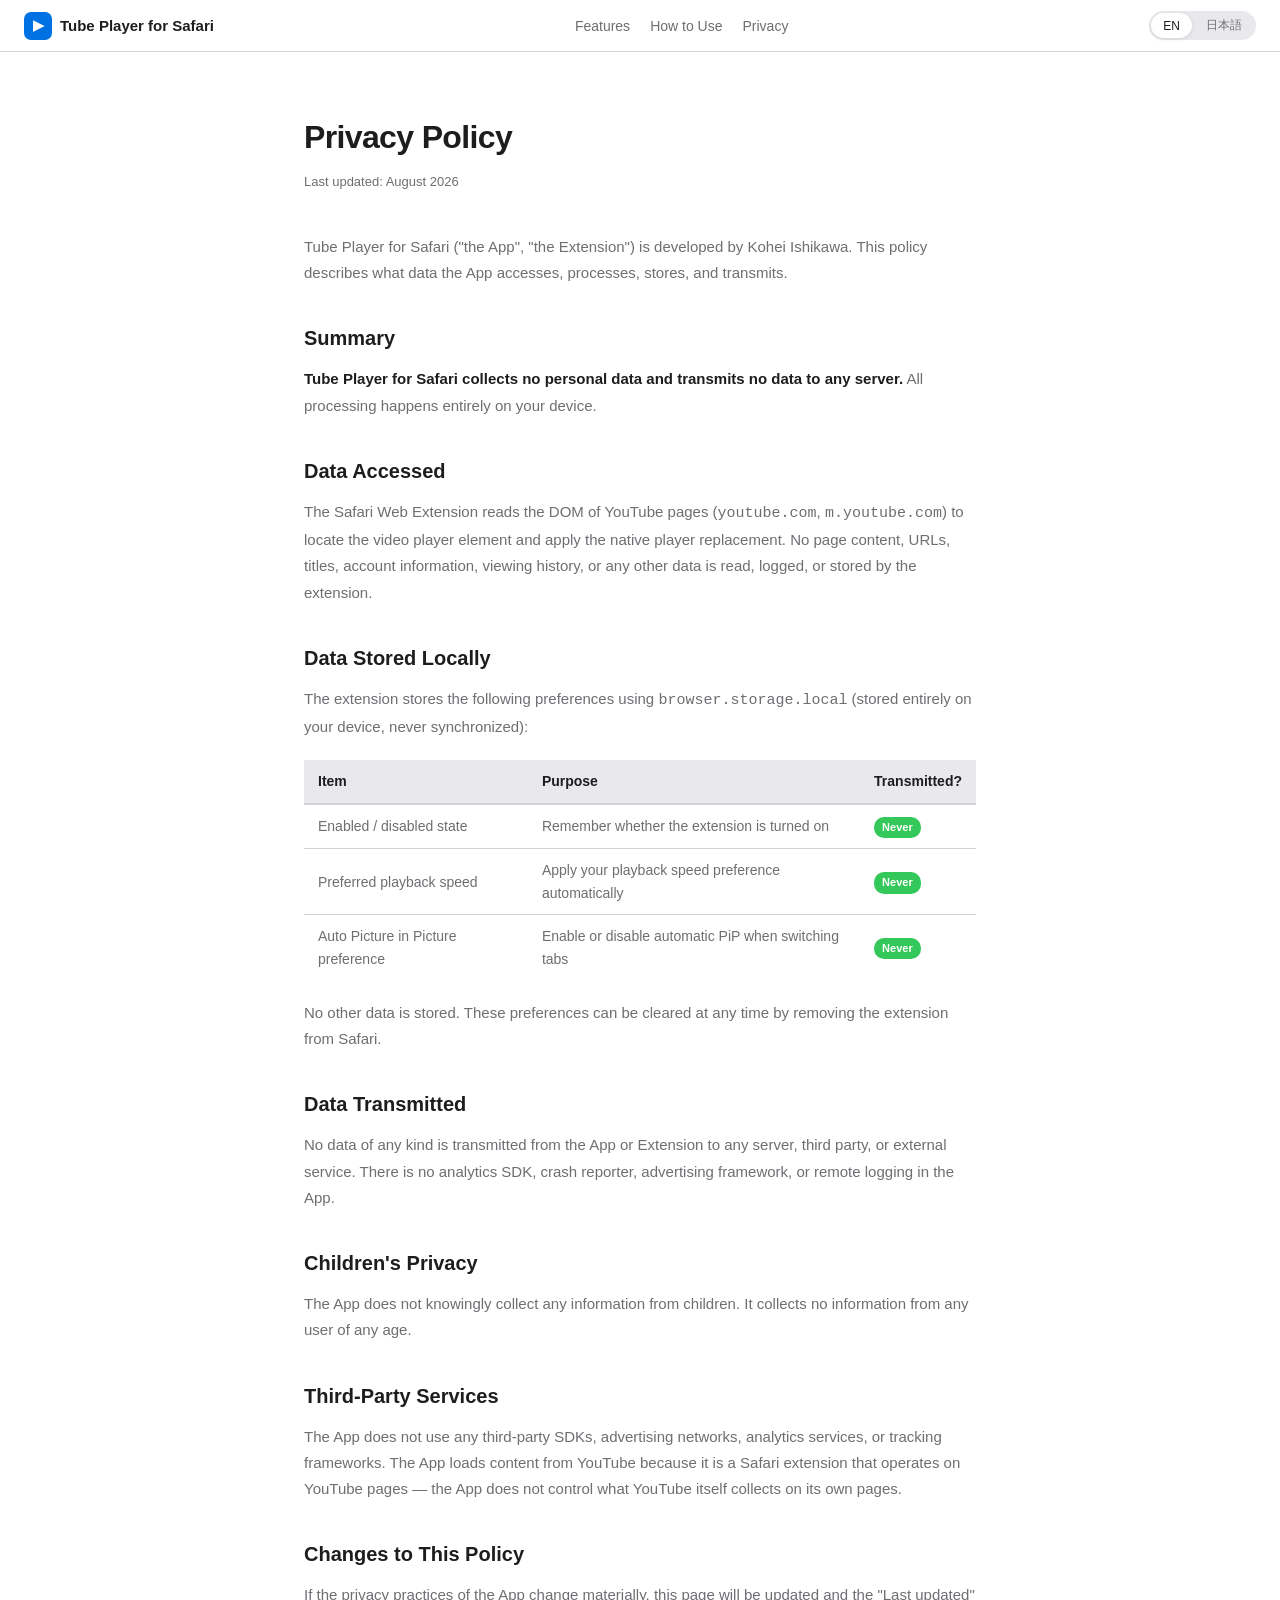
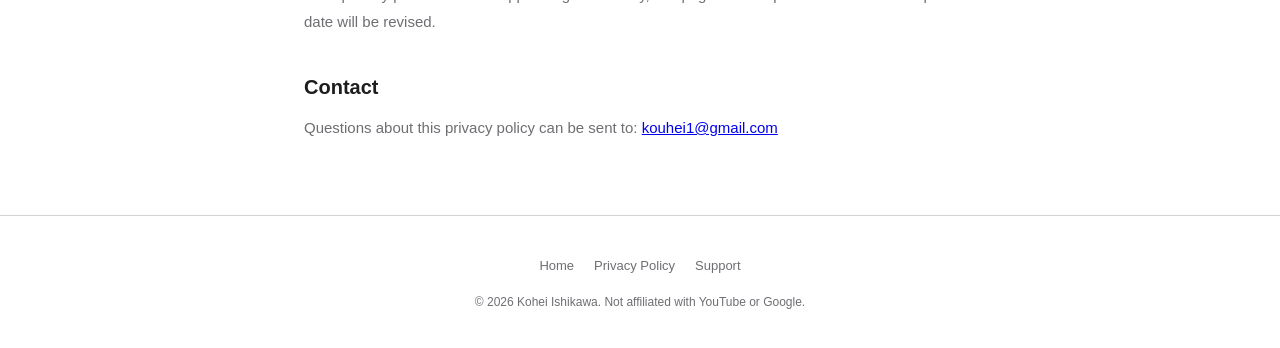
==== privacy.html @ a0680b27 "feat: add public support site with EN/JA language toggle - index.html: landing + support page with f" ====
<!DOCTYPE html>
<html lang="en">
<head>
  <meta charset="UTF-8">
  <meta name="viewport" content="width=device-width, initial-scale=1.0">
  <title>Privacy Policy — Tube Player for Safari</title>
  <meta name="description" content="Privacy policy for Tube Player for Safari. No data collection, no tracking, no analytics.">
  <meta name="theme-color" content="#0071e3">
  <link rel="stylesheet" href="style.css">
  <style>
    [data-lang] { display: none; }
    [data-lang="en"] { display: block; }
    html[lang="ja"] [data-lang="ja"] { display: block; }
    html[lang="ja"] [data-lang="en"] { display: none; }
    span[data-lang] { display: none; }
    span[data-lang="en"] { display: inline; }
    html[lang="ja"] span[data-lang="ja"] { display: inline; }
    html[lang="ja"] span[data-lang="en"] { display: none; }
  </style>
</head>
<body>

<!-- ── Navigation ── -->
<nav>
  <a href="index.html" class="nav-brand">
    <div class="icon">▶</div>
    Tube Player for Safari
  </a>
  <ul class="nav-links">
    <li><a href="index.html#features"><span data-lang="en">Features</span><span data-lang="ja">機能</span></a></li>
    <li><a href="index.html#howto"><span data-lang="en">How to Use</span><span data-lang="ja">使い方</span></a></li>
    <li><a href="privacy.html"><span data-lang="en">Privacy</span><span data-lang="ja">プライバシー</span></a></li>
  </ul>
  <div class="lang-toggle">
    <button class="lang-btn active" onclick="setLang('en')">EN</button>
    <button class="lang-btn" onclick="setLang('ja')">日本語</button>
  </div>
</nav>

<!-- ── English Privacy Policy ── -->
<div data-lang="en" class="prose">
  <h1>Privacy Policy</h1>
  <p class="updated">Last updated: August 2026</p>

  <p>Tube Player for Safari ("the App", "the Extension") is developed by Kohei Ishikawa. This policy describes what data the App accesses, processes, stores, and transmits.</p>

  <h2>Summary</h2>
  <p><strong>Tube Player for Safari collects no personal data and transmits no data to any server.</strong> All processing happens entirely on your device.</p>

  <h2>Data Accessed</h2>
  <p>The Safari Web Extension reads the DOM of YouTube pages (<code>youtube.com</code>, <code>m.youtube.com</code>) to locate the video player element and apply the native player replacement. No page content, URLs, titles, account information, viewing history, or any other data is read, logged, or stored by the extension.</p>

  <h2>Data Stored Locally</h2>
  <p>The extension stores the following preferences using <code>browser.storage.local</code> (stored entirely on your device, never synchronized):</p>

  <table class="data-table">
    <thead>
      <tr>
        <th>Item</th>
        <th>Purpose</th>
        <th>Transmitted?</th>
      </tr>
    </thead>
    <tbody>
      <tr>
        <td>Enabled / disabled state</td>
        <td>Remember whether the extension is turned on</td>
        <td><span class="tag-no">Never</span></td>
      </tr>
      <tr>
        <td>Preferred playback speed</td>
        <td>Apply your playback speed preference automatically</td>
        <td><span class="tag-no">Never</span></td>
      </tr>
      <tr>
        <td>Auto Picture in Picture preference</td>
        <td>Enable or disable automatic PiP when switching tabs</td>
        <td><span class="tag-no">Never</span></td>
      </tr>
    </tbody>
  </table>

  <p>No other data is stored. These preferences can be cleared at any time by removing the extension from Safari.</p>

  <h2>Data Transmitted</h2>
  <p>No data of any kind is transmitted from the App or Extension to any server, third party, or external service. There is no analytics SDK, crash reporter, advertising framework, or remote logging in the App.</p>

  <h2>Children's Privacy</h2>
  <p>The App does not knowingly collect any information from children. It collects no information from any user of any age.</p>

  <h2>Third-Party Services</h2>
  <p>The App does not use any third-party SDKs, advertising networks, analytics services, or tracking frameworks. The App loads content from YouTube because it is a Safari extension that operates on YouTube pages — the App does not control what YouTube itself collects on its own pages.</p>

  <h2>Changes to This Policy</h2>
  <p>If the privacy practices of the App change materially, this page will be updated and the "Last updated" date will be revised.</p>

  <h2>Contact</h2>
  <p>Questions about this privacy policy can be sent to: <a href="mailto:kouhei1@gmail.com">kouhei1@gmail.com</a></p>
</div>

<!-- ── Japanese Privacy Policy ── -->
<div data-lang="ja" class="prose">
  <h1>プライバシーポリシー</h1>
  <p class="updated">最終更新: 2026年8月</p>

  <p>Tube Player for Safari（以下「本アプリ」「本拡張機能」）は、石川浩平が開発しています。本ポリシーでは、本アプリがアクセス・処理・保存・送信するデータについて説明します。</p>

  <h2>概要</h2>
  <p><strong>Tube Player for Safariは個人データを一切収集せず、いかなるサーバーにもデータを送信しません。</strong>すべての処理はあなたのデバイス上で完結します。</p>

  <h2>アクセスするデータ</h2>
  <p>Safari Web拡張機能は、動画プレーヤー要素を見つけてネイティブプレーヤーに置き換えるために、YouTubeページ（<code>youtube.com</code>、<code>m.youtube.com</code>）のDOMを読み取ります。ページのコンテンツ、URL、タイトル、アカウント情報、視聴履歴、その他いかなるデータも、拡張機能によって読み取り・ログ記録・保存されることはありません。</p>

  <h2>ローカルに保存されるデータ</h2>
  <p>拡張機能は以下の設定を <code>browser.storage.local</code>（デバイス上にのみ保存され、同期されない）を使用して保存します。</p>

  <table class="data-table">
    <thead>
      <tr>
        <th>項目</th>
        <th>目的</th>
        <th>送信</th>
      </tr>
    </thead>
    <tbody>
      <tr>
        <td>有効/無効の状態</td>
        <td>拡張機能のオン/オフ状態を記憶するため</td>
        <td><span class="tag-no">なし</span></td>
      </tr>
      <tr>
        <td>好みの再生速度</td>
        <td>再生速度の設定を自動的に適用するため</td>
        <td><span class="tag-no">なし</span></td>
      </tr>
      <tr>
        <td>自動ピクチャーインピクチャーの設定</td>
        <td>タブ切替時の自動PiPを有効/無効にするため</td>
        <td><span class="tag-no">なし</span></td>
      </tr>
    </tbody>
  </table>

  <p>その他のデータは保存されません。これらの設定は、Safariから拡張機能を削除することでいつでも消去できます。</p>

  <h2>送信されるデータ</h2>
  <p>アプリまたは拡張機能から、いかなるサーバー・第三者・外部サービスにもデータは送信されません。本アプリには、アナリティクスSDK、クラッシュレポーター、広告フレームワーク、リモートロギングは一切含まれていません。</p>

  <h2>お子様のプライバシー</h2>
  <p>本アプリは、子どもからいかなる情報も意図的に収集しません。また、いかなる年齢のユーザーからも情報を収集しません。</p>

  <h2>第三者サービスについて</h2>
  <p>本アプリは、サードパーティのSDK、広告ネットワーク、アナリティクスサービス、トラッキングフレームワークを一切使用していません。本アプリはYouTubeページ上で動作するSafari拡張機能であるため、YouTubeのコンテンツを読み込みますが、YouTubeが自身のページで行うデータ収集について、本アプリは管理できません。</p>

  <h2>本ポリシーの変更</h2>
  <p>本アプリのプライバシー慣行に重要な変更があった場合、このページを更新し「最終更新」日を改訂します。</p>

  <h2>お問い合わせ</h2>
  <p>本プライバシーポリシーに関するご質問は、<a href="mailto:kouhei1@gmail.com">kouhei1@gmail.com</a> までお送りください。</p>
</div>

<!-- ── Footer ── -->
<footer>
  <div class="footer-links">
    <a href="index.html"><span data-lang="en">Home</span><span data-lang="ja">ホーム</span></a>
    <a href="privacy.html"><span data-lang="en">Privacy Policy</span><span data-lang="ja">プライバシーポリシー</span></a>
    <a href="mailto:kouhei1@gmail.com"><span data-lang="en">Support</span><span data-lang="ja">サポート</span></a>
  </div>
  <p class="footer-copy">
    &copy; 2026 Kohei Ishikawa. <span data-lang="en">Not affiliated with YouTube or Google.</span><span data-lang="ja">YouTubeおよびGoogleとは無関係です。</span>
  </p>
</footer>

<script>
function setLang(lang) {
  document.documentElement.lang = lang;
  document.querySelectorAll('.lang-btn').forEach(btn => {
    btn.classList.toggle('active', btn.textContent.trim().toLowerCase().includes(lang === 'en' ? 'en' : '日'));
  });
  localStorage.setItem('tp-lang', lang);
}

(function() {
  const saved = localStorage.getItem('tp-lang');
  const browserLang = navigator.language.startsWith('ja') ? 'ja' : 'en';
  setLang(saved || browserLang);
})();
</script>
</body>
</html>
---- style.css ----
/* Tube Player for Safari — Support Site */
:root {
  --bg: #ffffff;
  --bg2: #f5f5f7;
  --bg3: #e8e8ed;
  --text: #1d1d1f;
  --text2: #6e6e73;
  --accent: #0071e3;
  --accent2: #0077ed;
  --border: #d2d2d7;
  --card: #ffffff;
  --shadow: 0 2px 20px rgba(0,0,0,0.08);
  --shadow-lg: 0 8px 40px rgba(0,0,0,0.12);
  --radius: 18px;
  --radius-sm: 10px;
  color-scheme: light dark;
}

@media (prefers-color-scheme: dark) {
  :root {
    --bg: #000000;
    --bg2: #1c1c1e;
    --bg3: #2c2c2e;
    --text: #f5f5f7;
    --text2: #8e8e93;
    --accent: #2997ff;
    --accent2: #409cff;
    --border: #38383a;
    --card: #1c1c1e;
    --shadow: 0 2px 20px rgba(0,0,0,0.4);
    --shadow-lg: 0 8px 40px rgba(0,0,0,0.6);
  }
}

*, *::before, *::after { box-sizing: border-box; margin: 0; padding: 0; }

html { scroll-behavior: smooth; }

body {
  font-family: -apple-system, BlinkMacSystemFont, "SF Pro Text", "Segoe UI", sans-serif;
  background: var(--bg);
  color: var(--text);
  line-height: 1.6;
  -webkit-font-smoothing: antialiased;
}

/* ── Navigation ── */
nav {
  position: sticky;
  top: 0;
  z-index: 100;
  display: flex;
  align-items: center;
  justify-content: space-between;
  padding: 0 24px;
  height: 52px;
  background: rgba(var(--bg-rgb, 255,255,255), 0.85);
  backdrop-filter: blur(20px) saturate(180%);
  -webkit-backdrop-filter: blur(20px) saturate(180%);
  border-bottom: 1px solid var(--border);
}

@media (prefers-color-scheme: dark) {
  nav { background: rgba(0,0,0,0.85); }
}

.nav-brand {
  font-size: 15px;
  font-weight: 600;
  color: var(--text);
  text-decoration: none;
  display: flex;
  align-items: center;
  gap: 8px;
}

.nav-brand .icon {
  width: 28px;
  height: 28px;
  background: var(--accent);
  border-radius: 7px;
  display: flex;
  align-items: center;
  justify-content: center;
  color: #fff;
  font-size: 14px;
}

.nav-links {
  display: flex;
  align-items: center;
  gap: 20px;
  list-style: none;
}

.nav-links a {
  font-size: 14px;
  color: var(--text2);
  text-decoration: none;
  transition: color 0.2s;
}

.nav-links a:hover { color: var(--text); }

.lang-toggle {
  display: flex;
  background: var(--bg3);
  border-radius: 20px;
  padding: 2px;
  gap: 2px;
}

.lang-btn {
  border: none;
  background: transparent;
  color: var(--text2);
  font-size: 12px;
  font-weight: 500;
  padding: 4px 12px;
  border-radius: 18px;
  cursor: pointer;
  transition: all 0.2s;
  font-family: inherit;
}

.lang-btn.active {
  background: var(--card);
  color: var(--text);
  box-shadow: 0 1px 4px rgba(0,0,0,0.1);
}

/* ── Hero ── */
.hero {
  text-align: center;
  padding: 80px 24px 60px;
  background: linear-gradient(180deg, var(--bg) 0%, var(--bg2) 100%);
}

.hero-icon {
  width: 96px;
  height: 96px;
  background: var(--accent);
  border-radius: 24px;
  display: flex;
  align-items: center;
  justify-content: center;
  font-size: 48px;
  margin: 0 auto 24px;
  box-shadow: var(--shadow-lg);
}

.hero h1 {
  font-size: clamp(32px, 6vw, 52px);
  font-weight: 700;
  letter-spacing: -0.02em;
  line-height: 1.1;
  margin-bottom: 16px;
}

.hero-sub {
  font-size: clamp(16px, 3vw, 20px);
  color: var(--text2);
  max-width: 560px;
  margin: 0 auto 32px;
}

.cta-buttons {
  display: flex;
  gap: 12px;
  justify-content: center;
  flex-wrap: wrap;
}

.btn-primary {
  display: inline-flex;
  align-items: center;
  gap: 8px;
  background: var(--accent);
  color: #fff;
  text-decoration: none;
  padding: 12px 24px;
  border-radius: 980px;
  font-size: 15px;
  font-weight: 600;
  transition: background 0.2s, transform 0.1s;
}

.btn-primary:hover { background: var(--accent2); transform: translateY(-1px); }

.btn-secondary {
  display: inline-flex;
  align-items: center;
  gap: 8px;
  background: var(--bg3);
  color: var(--text);
  text-decoration: none;
  padding: 12px 24px;
  border-radius: 980px;
  font-size: 15px;
  font-weight: 600;
  transition: background 0.2s, transform 0.1s;
}

.btn-secondary:hover { background: var(--border); transform: translateY(-1px); }

/* ── Features ── */
.features {
  display: grid;
  grid-template-columns: repeat(auto-fit, minmax(260px, 1fr));
  gap: 16px;
  max-width: 1000px;
  margin: 0 auto;
  padding: 60px 24px;
}

.feature-card {
  background: var(--card);
  border: 1px solid var(--border);
  border-radius: var(--radius);
  padding: 28px;
  box-shadow: var(--shadow);
}

.feature-icon {
  font-size: 32px;
  margin-bottom: 16px;
}

.feature-card h3 {
  font-size: 17px;
  font-weight: 600;
  margin-bottom: 8px;
}

.feature-card p {
  font-size: 14px;
  color: var(--text2);
  line-height: 1.6;
}

/* ── Screenshots ── */
.screenshots-section {
  background: var(--bg2);
  padding: 60px 24px;
}

.section-header {
  text-align: center;
  margin-bottom: 40px;
}

.section-header h2 {
  font-size: clamp(24px, 4vw, 36px);
  font-weight: 700;
  letter-spacing: -0.02em;
  margin-bottom: 10px;
}

.section-header p {
  font-size: 16px;
  color: var(--text2);
}

.device-tabs {
  display: flex;
  justify-content: center;
  gap: 8px;
  margin-bottom: 32px;
}

.device-tab {
  border: 1px solid var(--border);
  background: var(--card);
  color: var(--text2);
  font-size: 13px;
  font-weight: 500;
  padding: 8px 18px;
  border-radius: 980px;
  cursor: pointer;
  transition: all 0.2s;
  font-family: inherit;
}

.device-tab.active {
  background: var(--accent);
  border-color: var(--accent);
  color: #fff;
}

.screenshot-gallery {
  display: none;
  gap: 20px;
  justify-content: center;
  flex-wrap: wrap;
  max-width: 1100px;
  margin: 0 auto;
}

.screenshot-gallery.active { display: flex; }

.screenshot-item {
  text-align: center;
}

.screenshot-item img {
  border-radius: var(--radius-sm);
  box-shadow: var(--shadow-lg);
  display: block;
  max-width: 100%;
}

.screenshot-item.iphone img { width: 220px; }
.screenshot-item.ipad img   { width: 340px; }
.screenshot-item.mac img    { width: 580px; }

.screenshot-caption {
  margin-top: 10px;
  font-size: 12px;
  color: var(--text2);
}

/* ── How to Use ── */
.howto-section {
  max-width: 760px;
  margin: 0 auto;
  padding: 60px 24px;
}

.platform-selector {
  display: flex;
  gap: 8px;
  margin-bottom: 32px;
  flex-wrap: wrap;
}

.platform-btn {
  border: 1px solid var(--border);
  background: var(--card);
  color: var(--text2);
  font-size: 13px;
  font-weight: 500;
  padding: 7px 16px;
  border-radius: 980px;
  cursor: pointer;
  transition: all 0.2s;
  font-family: inherit;
}

.platform-btn.active {
  background: var(--text);
  border-color: var(--text);
  color: var(--bg);
}

.platform-steps { display: none; }
.platform-steps.active { display: block; }

.steps-list {
  list-style: none;
  counter-reset: step;
}

.steps-list li {
  counter-increment: step;
  display: flex;
  gap: 16px;
  padding: 16px 0;
  border-bottom: 1px solid var(--border);
}

.steps-list li:last-child { border-bottom: none; }

.step-num {
  width: 32px;
  height: 32px;
  border-radius: 50%;
  background: var(--accent);
  color: #fff;
  font-size: 14px;
  font-weight: 700;
  display: flex;
  align-items: center;
  justify-content: center;
  flex-shrink: 0;
}

.step-content h4 {
  font-size: 15px;
  font-weight: 600;
  margin-bottom: 4px;
}

.step-content p {
  font-size: 14px;
  color: var(--text2);
}

.step-content code {
  background: var(--bg3);
  border-radius: 4px;
  padding: 1px 6px;
  font-size: 12px;
  font-family: ui-monospace, "SF Mono", monospace;
}

/* ── FAQ ── */
.faq-section {
  background: var(--bg2);
  padding: 60px 24px;
}

.faq-list {
  max-width: 760px;
  margin: 0 auto;
}

details {
  background: var(--card);
  border: 1px solid var(--border);
  border-radius: var(--radius-sm);
  margin-bottom: 8px;
  overflow: hidden;
}

summary {
  padding: 18px 20px;
  font-size: 15px;
  font-weight: 500;
  cursor: pointer;
  display: flex;
  justify-content: space-between;
  align-items: center;
  list-style: none;
}

summary::-webkit-details-marker { display: none; }

summary::after {
  content: "+";
  font-size: 20px;
  color: var(--text2);
  transition: transform 0.2s;
}

details[open] summary::after { transform: rotate(45deg); }

details p {
  padding: 0 20px 18px;
  font-size: 14px;
  color: var(--text2);
  line-height: 1.7;
}

/* ── Footer ── */
footer {
  border-top: 1px solid var(--border);
  padding: 40px 24px;
  text-align: center;
}

.footer-links {
  display: flex;
  gap: 20px;
  justify-content: center;
  flex-wrap: wrap;
  margin-bottom: 16px;
}

.footer-links a {
  font-size: 13px;
  color: var(--text2);
  text-decoration: none;
}

.footer-links a:hover { color: var(--accent); }

.footer-copy {
  font-size: 12px;
  color: var(--text2);
}

/* ── Privacy page ── */
.prose {
  max-width: 720px;
  margin: 0 auto;
  padding: 60px 24px;
}

.prose h1 {
  font-size: 32px;
  font-weight: 700;
  letter-spacing: -0.02em;
  margin-bottom: 8px;
}

.prose .updated {
  font-size: 13px;
  color: var(--text2);
  margin-bottom: 40px;
}

.prose h2 {
  font-size: 20px;
  font-weight: 600;
  margin: 36px 0 12px;
}

.prose p {
  font-size: 15px;
  color: var(--text2);
  margin-bottom: 14px;
  line-height: 1.75;
}

.prose ul {
  padding-left: 20px;
  margin-bottom: 14px;
}

.prose li {
  font-size: 15px;
  color: var(--text2);
  margin-bottom: 6px;
  line-height: 1.75;
}

.prose strong { color: var(--text); }

.data-table {
  width: 100%;
  border-collapse: collapse;
  margin: 20px 0;
  font-size: 14px;
}

.data-table th {
  text-align: left;
  padding: 10px 14px;
  background: var(--bg3);
  font-weight: 600;
  border-bottom: 2px solid var(--border);
}

.data-table td {
  padding: 10px 14px;
  border-bottom: 1px solid var(--border);
  color: var(--text2);
}

.data-table tr:last-child td { border-bottom: none; }

.tag-no {
  display: inline-block;
  background: #34c759;
  color: #fff;
  font-size: 11px;
  font-weight: 600;
  padding: 2px 8px;
  border-radius: 10px;
}

/* ── Responsive ── */
@media (max-width: 600px) {
  .nav-links { display: none; }
  .screenshot-item.mac img { width: 100%; }
  .screenshot-item.ipad img { width: 260px; }
}
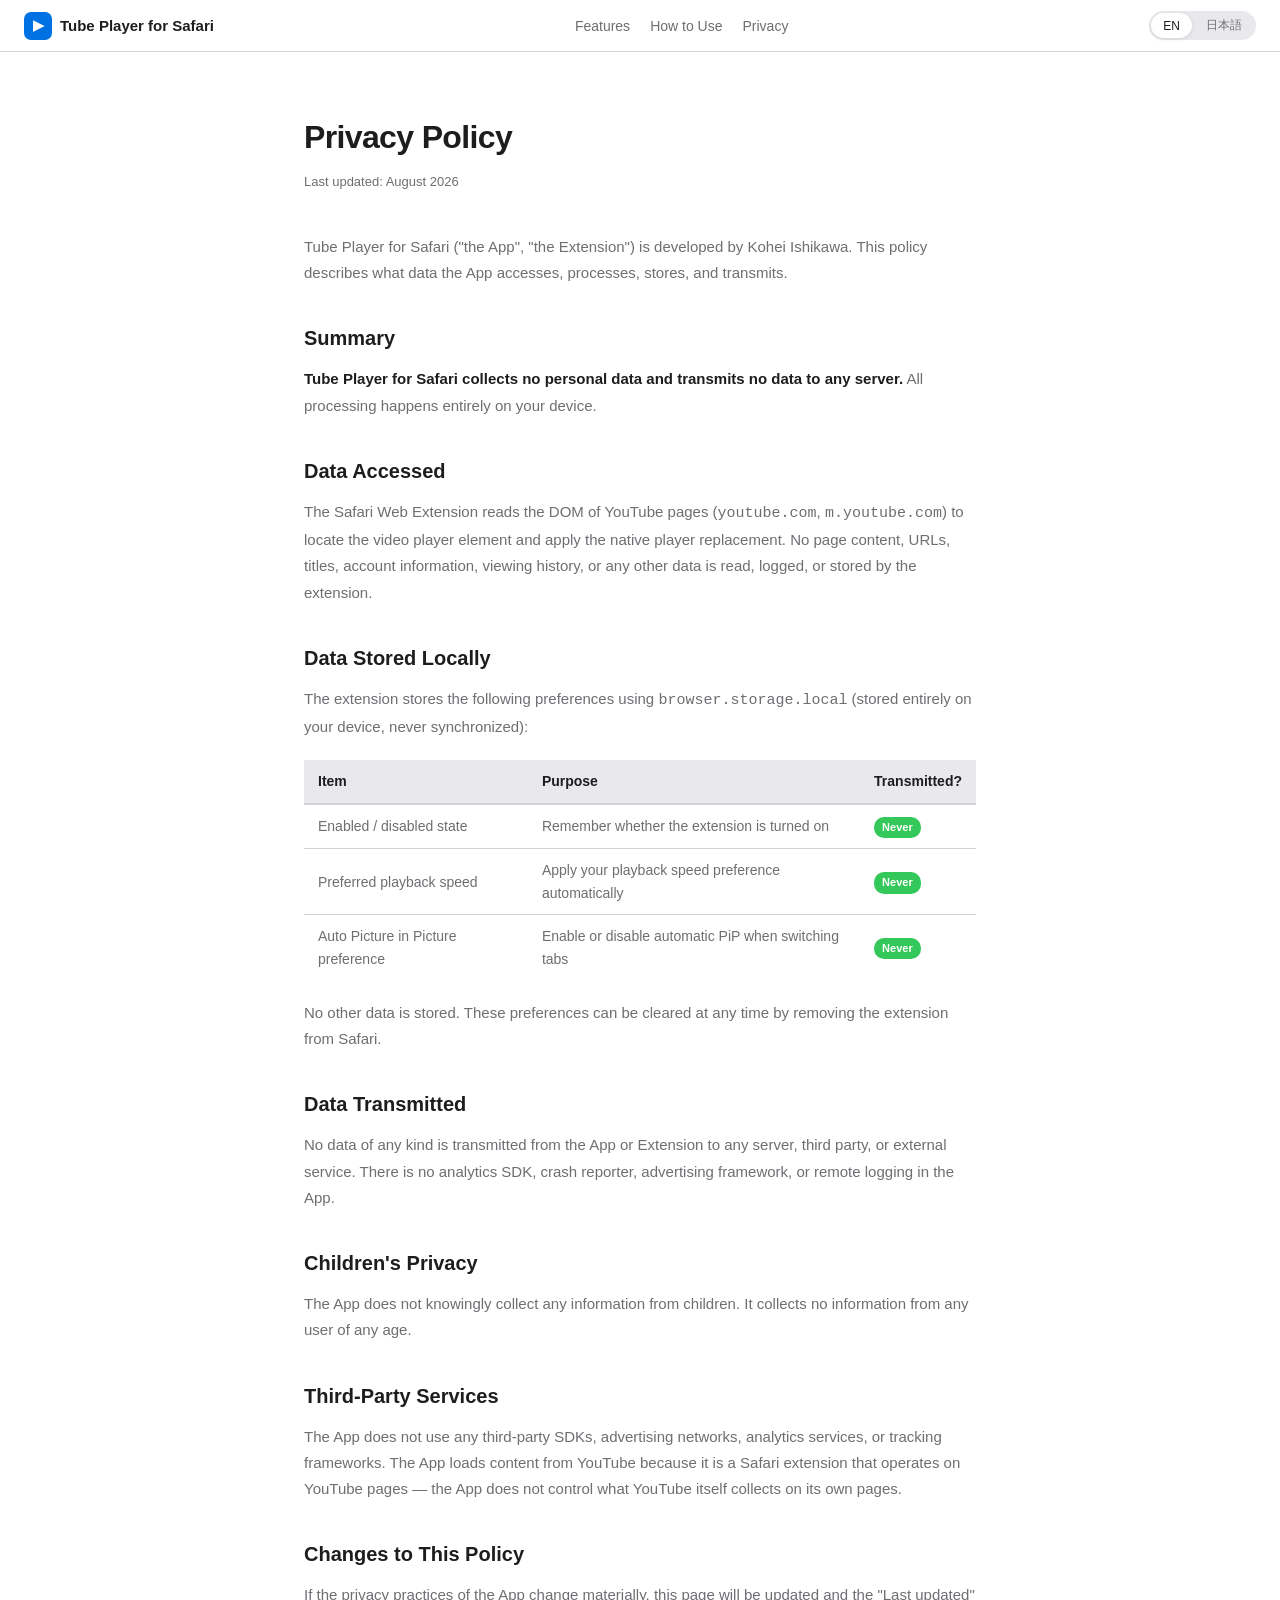
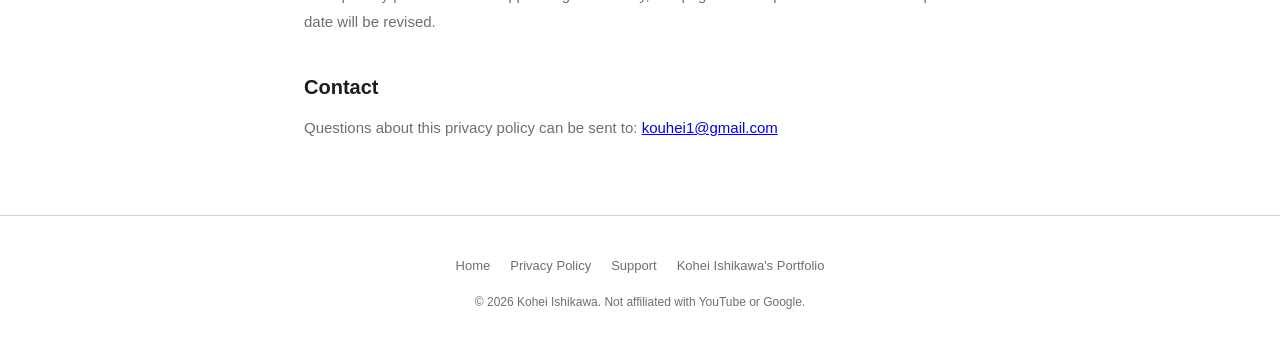
==== commit ac80028f: "Add link back to Portfolio Hub" ====
--- a/privacy.html
+++ b/privacy.html
@@ -165,6 +165,8 @@
     <a href="index.html"><span data-lang="en">Home</span><span data-lang="ja">ホーム</span></a>
     <a href="privacy.html"><span data-lang="en">Privacy Policy</span><span data-lang="ja">プライバシーポリシー</span></a>
     <a href="mailto:kouhei1@gmail.com"><span data-lang="en">Support</span><span data-lang="ja">サポート</span></a>
+    <a href="https://isitest1.github.io/portfolio-hub/en" data-lang="en">Kohei Ishikawa's Portfolio</a>
+    <a href="https://isitest1.github.io/portfolio-hub/ja" data-lang="ja">Kohei Ishikawa のポートフォリオ</a>
   </div>
   <p class="footer-copy">
     &copy; 2026 Kohei Ishikawa. <span data-lang="en">Not affiliated with YouTube or Google.</span><span data-lang="ja">YouTubeおよびGoogleとは無関係です。</span>
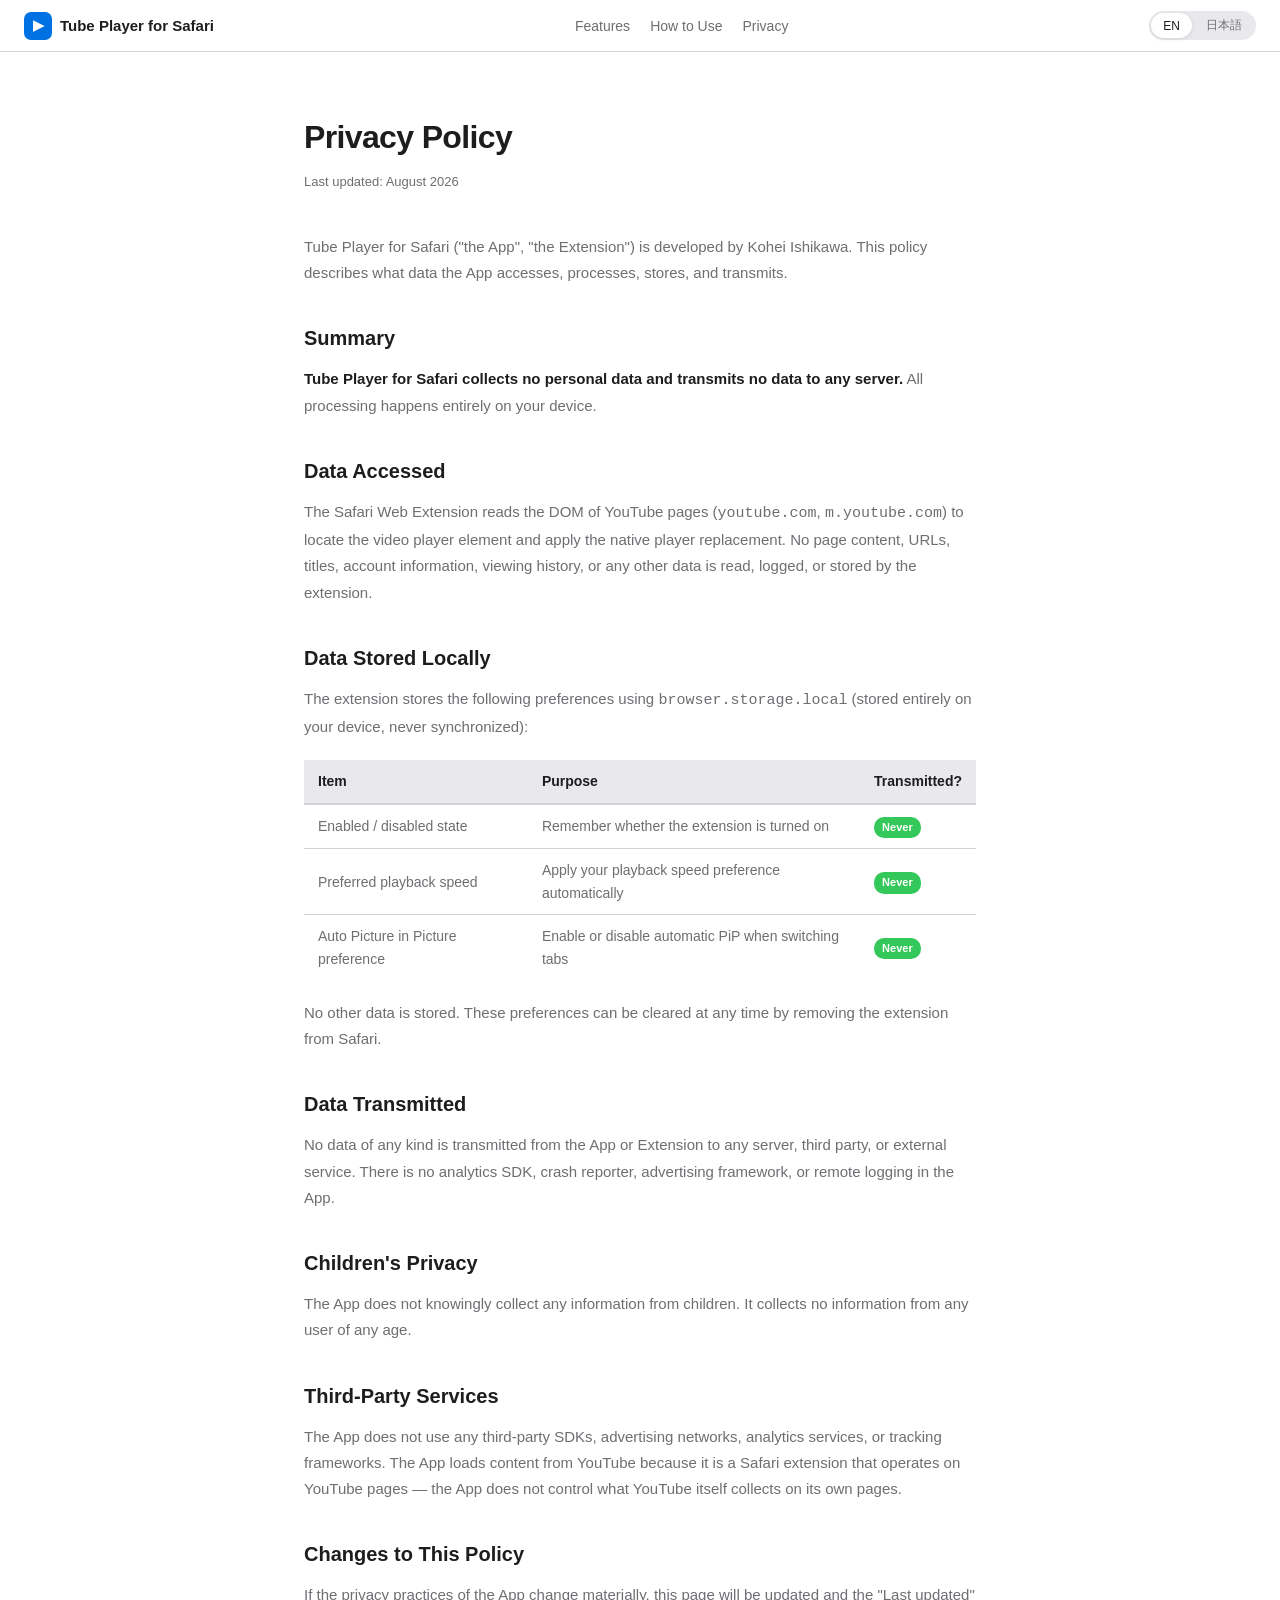
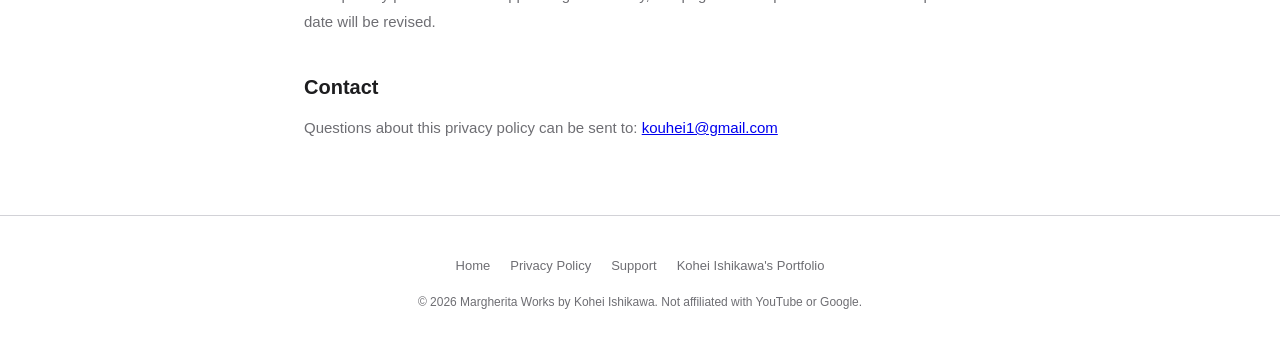
==== commit f5c574e3: "Update copyright line to Margherita Works by Kohei Ishikawa" ====
--- a/privacy.html
+++ b/privacy.html
@@ -169,7 +169,7 @@
     <a href="https://isitest1.github.io/portfolio-hub/ja" data-lang="ja">Kohei Ishikawa のポートフォリオ</a>
   </div>
   <p class="footer-copy">
-    &copy; 2026 Kohei Ishikawa. <span data-lang="en">Not affiliated with YouTube or Google.</span><span data-lang="ja">YouTubeおよびGoogleとは無関係です。</span>
+    &copy; 2026 Margherita Works by Kohei Ishikawa. <span data-lang="en">Not affiliated with YouTube or Google.</span><span data-lang="ja">YouTubeおよびGoogleとは無関係です。</span>
   </p>
 </footer>
 
